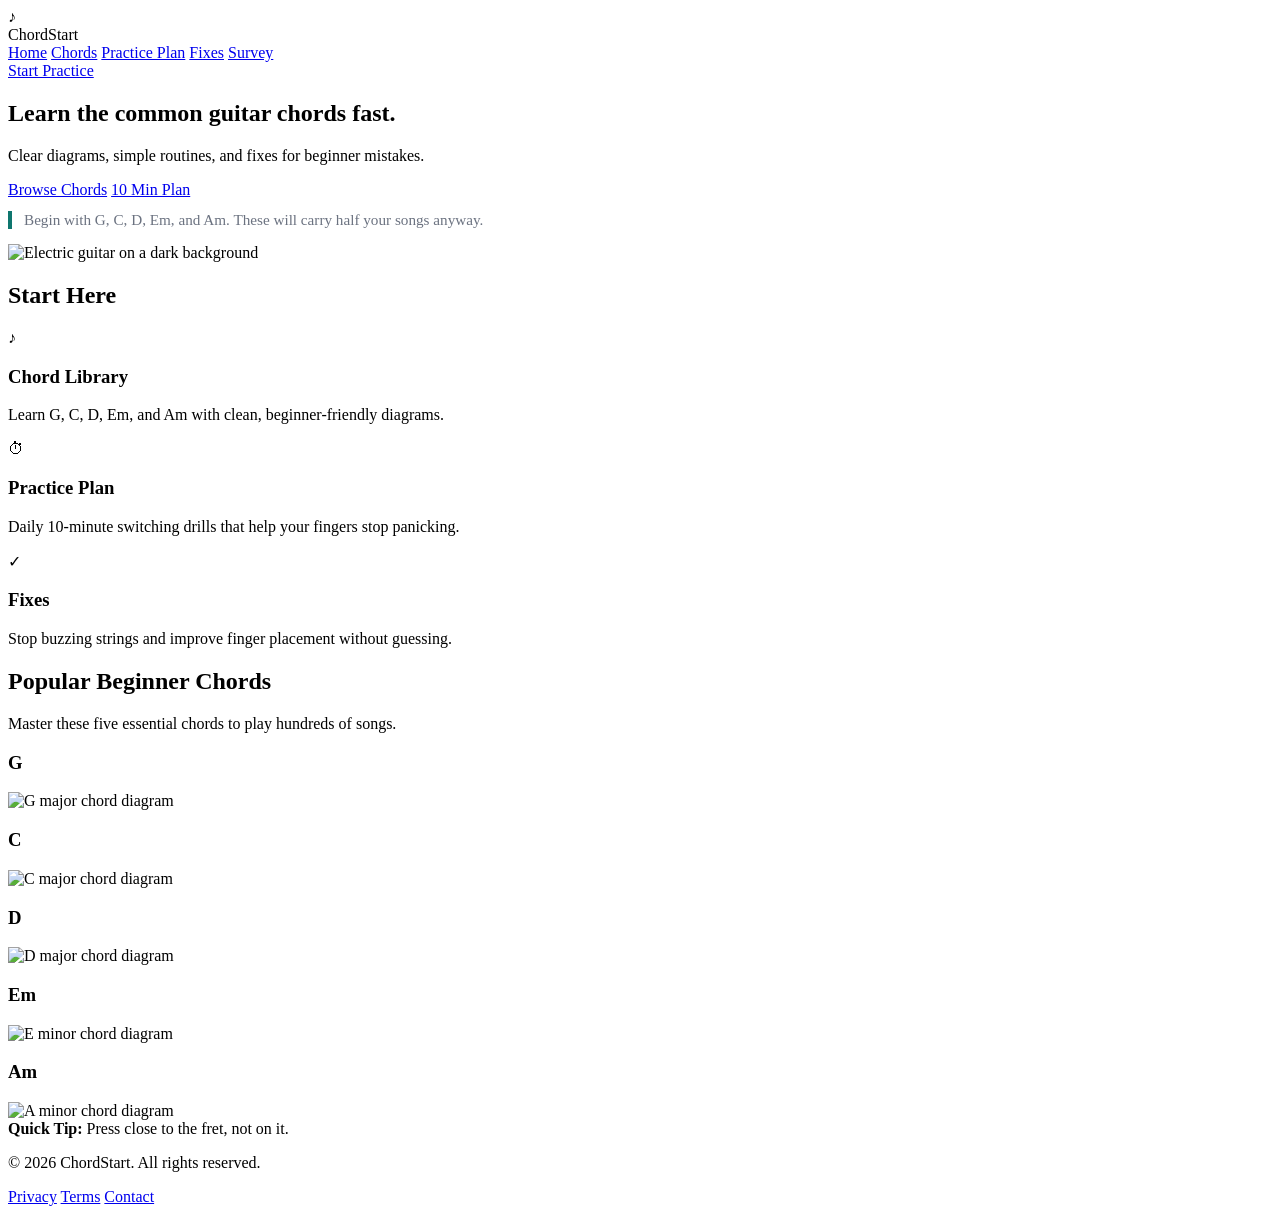
==== index.html @ 928c1fba "Add files via upload" ====
<!DOCTYPE html>
<html lang="en">
<head>
  <meta charset="UTF-8" />
  <meta name="viewport" content="width=device-width, initial-scale=1.0" />
  <title>ChordStart | Home</title>

  <link rel="stylesheet" href="styles.css" />

  <style>
    .hero-note {
      border-left: 4px solid #0f766e;
      padding-left: 12px;
      margin-top: 12px;
      color: #6b7280;
      font-size: 0.95rem;
    }
  </style>
</head>
<body>
  <header class="site-header">
    <div class="brand">
      <div class="brand-icon">♪</div>
      <span>ChordStart</span>
    </div>

    <nav class="main-nav">
      <a href="index.html">Home</a>
      <a href="chords.html">Chords</a>
      <a href="practice.html">Practice Plan</a>
      <a href="fixes.html">Fixes</a>
      <a href="survey.html">Survey</a>
    </nav>

    <a href="#" class="btn btn-primary" style="min-width: 110px; text-align:center;">Start Practice</a>
  </header>

  <main class="container">
    <section class="hero">
      <div class="hero-text">
        <h1>Learn the common guitar chords fast.</h1>
        <p>Clear diagrams, simple routines, and fixes for beginner mistakes.</p>

        <div class="hero-actions">
          <a href="chords.html" class="btn btn-primary">Browse Chords</a>
          <a href="#" class="btn btn-outline">10 Min Plan</a>
        </div>

        <p class="hero-note">Begin with G, C, D, Em, and Am. These will carry half your songs anyway.</p>
      </div>

      <div class="hero-image-card">
        <img src="images/guitar-hero.jpg" alt="Electric guitar on a dark background" />
      </div>
    </section>

    <section class="section-block">
      <h2 class="section-title">Start Here</h2>
      <div class="card-grid three">
        <article class="card">
          <div class="mini-icon">♪</div>
          <h3>Chord Library</h3>
          <p>Learn G, C, D, Em, and Am with clean, beginner-friendly diagrams.</p>
        </article>

        <article class="card">
          <div class="mini-icon">⏱</div>
          <h3>Practice Plan</h3>
          <p>Daily 10-minute switching drills that help your fingers stop panicking.</p>
        </article>

        <article class="card">
          <div class="mini-icon">✓</div>
          <h3>Fixes</h3>
          <p>Stop buzzing strings and improve finger placement without guessing.</p>
        </article>
      </div>
    </section>

    <section class="section-block">
      <h2 class="section-title">Popular Beginner Chords</h2>
      <p class="section-subtitle">Master these five essential chords to play hundreds of songs.</p>

      <div class="card-grid five">
        <article class="chord-card">
          <h3>G</h3>
          <img src="images/chord-g.jpg" alt="G major chord diagram" />
        </article>

        <article class="chord-card">
          <h3>C</h3>
          <img src="images/chord-c.jpg" alt="C major chord diagram" />
        </article>

        <article class="chord-card">
          <h3>D</h3>
          <img src="images/chord-d.jpg" alt="D major chord diagram" />
        </article>

        <article class="chord-card">
          <h3>Em</h3>
          <img src="images/chord-em.jpg" alt="E minor chord diagram" />
        </article>

        <article class="chord-card">
          <h3>Am</h3>
          <img src="images/chord-am.jpg" alt="A minor chord diagram" />
        </article>
      </div>
    </section>

    <section class="tip-banner">
      <strong>Quick Tip:</strong> Press close to the fret, not on it.
    </section>
  </main>

  <footer class="site-footer">
    <p>© 2026 ChordStart. All rights reserved.</p>
    <div class="footer-links">
      <a href="#">Privacy</a>
      <a href="#">Terms</a>
      <a href="#">Contact</a>
    </div>
  </footer>
</body>
</html>
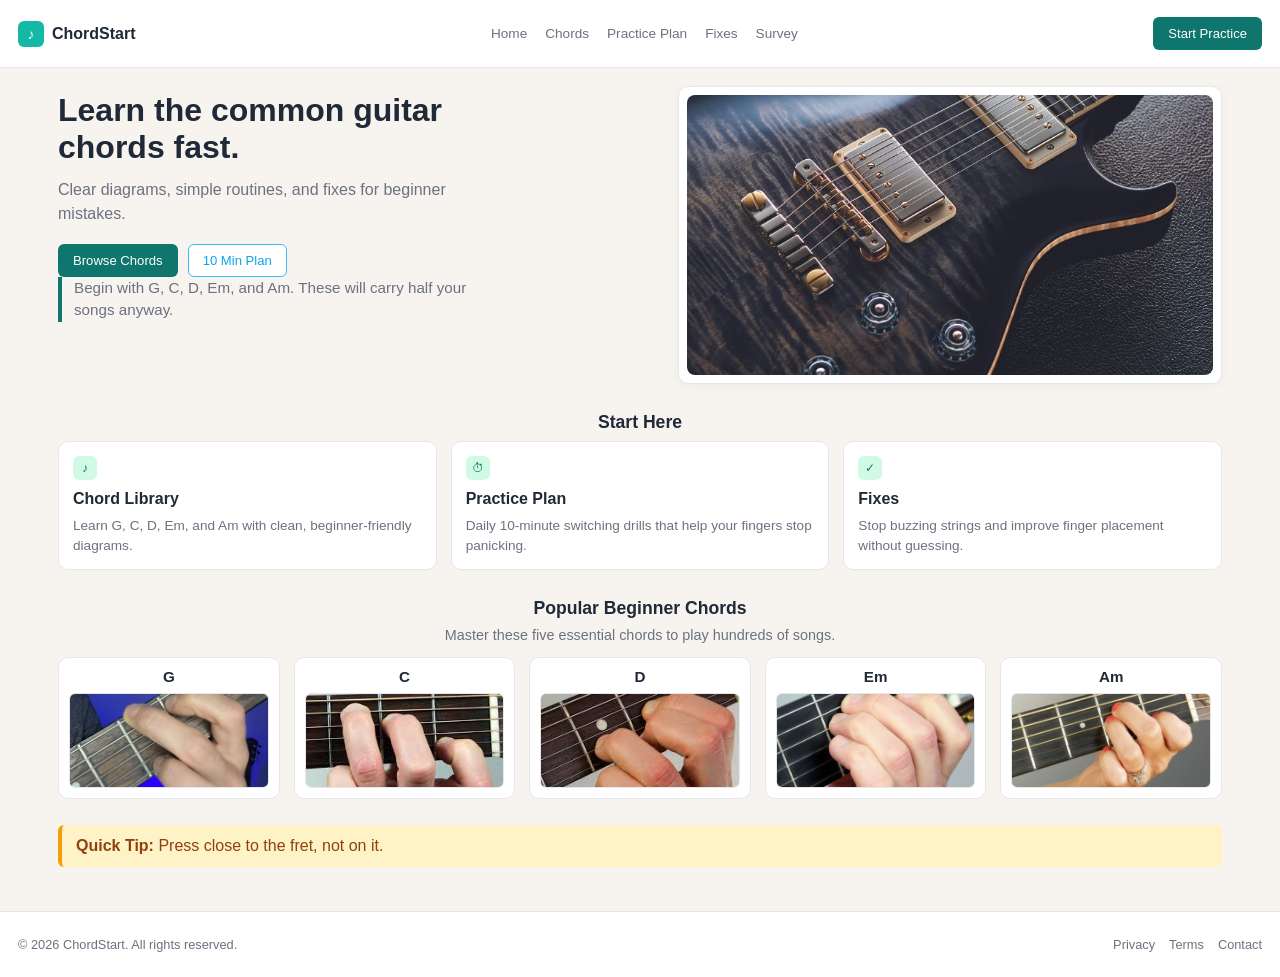
==== commit 9a094ba0: "Update index.html" ====
--- a/index.html
+++ b/index.html
@@ -4,7 +4,6 @@
   <meta charset="UTF-8" />
   <meta name="viewport" content="width=device-width, initial-scale=1.0" />
   <title>ChordStart | Home</title>
-
   <link rel="stylesheet" href="styles.css" />
 
   <style>
@@ -32,7 +31,7 @@
       <a href="survey.html">Survey</a>
     </nav>
 
-    <a href="#" class="btn btn-primary" style="min-width: 110px; text-align:center;">Start Practice</a>
+    <a href="#" class="btn btn-primary header-cta">Start Practice</a>
   </header>
 
   <main class="container">
@@ -123,4 +122,4 @@
     </div>
   </footer>
 </body>
-</html>+</html>
--- a/styles.css
+++ b/styles.css
@@ -0,0 +1,588 @@
+:root {
+  --bg: #f7f3ee;
+  --surface: #ffffff;
+  --text: #1f2937;
+  --muted: #6b7280;
+  --border: #e5e7eb;
+  --teal: #0f766e;
+  --teal-dark: #115e59;
+  --amber-bg: #fef3c7;
+  --amber-border: #f59e0b;
+}
+
+* {
+  box-sizing: border-box;
+}
+
+body {
+  margin: 0;
+  font-family: Arial, Helvetica, sans-serif;
+  background: var(--bg);
+  color: var(--text);
+}
+
+img {
+  max-width: 100%;
+  display: block;
+}
+
+a {
+  color: inherit;
+  text-decoration: none;
+}
+
+.site-header {
+  height: 68px;
+  display: flex;
+  align-items: center;
+  justify-content: space-between;
+  padding: 0 18px;
+  border-bottom: 1px solid var(--border);
+  background: #fff;
+}
+
+.brand {
+  display: flex;
+  align-items: center;
+  gap: 8px;
+  font-weight: 700;
+}
+
+.brand-icon {
+  width: 26px;
+  height: 26px;
+  border-radius: 6px;
+  background: #14b8a6;
+  color: white;
+  display: grid;
+  place-items: center;
+  font-size: 14px;
+}
+
+.main-nav {
+  display: flex;
+  gap: 18px;
+  font-size: 0.85rem;
+  color: var(--muted);
+}
+
+.main-nav a:hover {
+  color: var(--text);
+}
+
+.btn {
+  display: inline-block;
+  padding: 8px 14px;
+  border-radius: 6px;
+  font-size: 0.82rem;
+  border: 1px solid transparent;
+}
+
+.btn-primary {
+  background: var(--teal);
+  color: #fff;
+}
+
+.btn-primary:hover {
+  background: var(--teal-dark);
+}
+
+.btn-outline {
+  border-color: #38bdf8;
+  color: #0ea5e9;
+  background: #fff;
+}
+
+.container {
+  max-width: 1200px;
+  margin: 0 auto;
+  padding: 18px;
+}
+
+.hero {
+  display: grid;
+  grid-template-columns: 1.1fr 1fr;
+  gap: 22px;
+  align-items: start;
+}
+
+.hero-text h1 {
+  margin: 6px 0 12px;
+  font-size: 2rem;
+  line-height: 1.15;
+  max-width: 420px;
+}
+
+.hero-text p {
+  margin: 0;
+  color: var(--muted);
+  line-height: 1.5;
+  max-width: 420px;
+}
+
+.hero-actions {
+  margin-top: 18px;
+  display: flex;
+  gap: 10px;
+}
+
+.hero-image-card {
+  background: var(--surface);
+  border: 1px solid var(--border);
+  border-radius: 10px;
+  padding: 8px;
+  box-shadow: 0 2px 10px rgba(0,0,0,0.04);
+}
+
+.hero-image-card img {
+  width: 100%;
+  height: 280px;
+  object-fit: cover;
+  border-radius: 8px;
+}
+
+.section-block {
+  margin-top: 28px;
+}
+
+.section-title {
+  margin: 0 0 8px;
+  text-align: center;
+  font-size: 1.1rem;
+}
+
+.section-subtitle {
+  margin: 0 0 14px;
+  text-align: center;
+  color: var(--muted);
+  font-size: 0.9rem;
+}
+
+.card-grid {
+  display: grid;
+  gap: 14px;
+}
+
+.card-grid.three {
+  grid-template-columns: repeat(3, 1fr);
+}
+
+.card-grid.five {
+  grid-template-columns: repeat(5, 1fr);
+}
+
+.card {
+  background: var(--surface);
+  border: 1px solid var(--border);
+  border-radius: 10px;
+  padding: 14px;
+  min-height: 120px;
+}
+
+.card h3 {
+  margin: 10px 0 8px;
+  font-size: 1rem;
+}
+
+.card p {
+  margin: 0;
+  color: var(--muted);
+  font-size: 0.85rem;
+  line-height: 1.45;
+}
+
+.mini-icon {
+  width: 24px;
+  height: 24px;
+  border-radius: 6px;
+  background: #d1fae5;
+  color: var(--teal);
+  display: grid;
+  place-items: center;
+  font-size: 12px;
+}
+
+.chord-card {
+  background: var(--surface);
+  border: 1px solid var(--border);
+  border-radius: 10px;
+  padding: 10px;
+  text-align: center;
+}
+
+.chord-card h3 {
+  margin: 0 0 8px;
+  font-size: 0.95rem;
+}
+
+.chord-card img {
+  width: 100%;
+  height: 95px;
+  object-fit: cover;
+  border-radius: 6px;
+  border: 1px solid var(--border);
+}
+
+.tip-banner {
+  margin-top: 26px;
+  border-left: 4px solid var(--amber-border);
+  background: var(--amber-bg);
+  color: #92400e;
+  padding: 12px 14px;
+  border-radius: 6px;
+}
+
+.site-footer {
+  margin-top: 26px;
+  border-top: 1px solid var(--border);
+  background: #fff;
+  padding: 12px 18px;
+  display: flex;
+  justify-content: space-between;
+  align-items: center;
+  color: var(--muted);
+  font-size: 0.8rem;
+}
+
+.footer-links {
+  display: flex;
+  gap: 14px;
+}
+
+.footer-links a:hover {
+  color: var(--text);
+}
+
+/* Chord Library page extras */
+.chip {
+  display: inline-block;
+  background: #d1fae5;
+  color: #0f766e;
+  border: 1px solid #99f6e4;
+  padding: 4px 10px;
+  border-radius: 999px;
+  font-size: 0.78rem;
+  font-weight: 600;
+}
+
+.chord-detail-card {
+  background: #fff;
+  border: 1px solid #e5e7eb;
+  border-radius: 10px;
+  padding: 10px;
+}
+
+.chord-detail-card .card-top {
+  display: flex;
+  align-items: center;
+  justify-content: space-between;
+  gap: 8px;
+}
+
+.chord-detail-card h3 {
+  margin: 0;
+  font-size: 1rem;
+}
+
+.difficulty-tag {
+  background: #d1fae5;
+  color: #0f766e;
+  padding: 3px 8px;
+  border-radius: 999px;
+  font-size: 0.72rem;
+  font-weight: 600;
+}
+
+.mini-link {
+  display: inline-block;
+  margin: 6px 0 8px;
+  color: #14b8a6;
+  font-size: 0.78rem;
+}
+
+.mini-link.bottom {
+  margin-top: 8px;
+}
+
+.chord-detail-card img {
+  width: 100%;
+  height: 120px;
+  object-fit: cover;
+  border-radius: 6px;
+  border: 1px solid #e5e7eb;
+}
+
+.notes-box {
+  margin-top: 18px;
+  background: #fff;
+  border: 1px solid #e5e7eb;
+  border-radius: 10px;
+  padding: 14px;
+}
+
+.notes-box h2 {
+  margin: 0 0 8px;
+  font-size: 1rem;
+}
+
+.notes-box ul {
+  margin: 0;
+  padding-left: 18px;
+  color: #6b7280;
+  line-height: 1.5;
+  font-size: 0.9rem;
+}
+
+@media (max-width: 900px) {
+  .hero {
+    grid-template-columns: 1fr;
+  }
+
+  .card-grid.three {
+    grid-template-columns: 1fr;
+  }
+
+  .card-grid.five {
+    grid-template-columns: repeat(2, 1fr);
+  }
+
+  .main-nav {
+    display: none;
+  }
+}
+
+.page-head h1 {
+  margin: 10px 0 6px;
+  font-size: 1.9rem;
+}
+.page-head p {
+  margin: 0;
+  color: var(--muted);
+}
+
+.two-col {
+  margin-top: 16px;
+  display: grid;
+  grid-template-columns: 1fr 1fr;
+  gap: 14px;
+}
+
+.panel {
+  background: #fff;
+  border: 1px solid var(--border);
+  border-radius: 12px;
+  padding: 14px;
+}
+
+.panel h2 {
+  margin: 0 0 10px;
+  font-size: 1rem;
+}
+
+.step-list {
+  margin: 0;
+  padding-left: 0;
+  list-style: none;
+  display: grid;
+  gap: 10px;
+}
+
+.step-list li {
+  display: grid;
+  grid-template-columns: 26px 1fr;
+  gap: 10px;
+  align-items: center;
+}
+
+.step-dot {
+  width: 22px;
+  height: 22px;
+  border-radius: 999px;
+  background: #d1fae5;
+  color: var(--teal);
+  display: grid;
+  place-items: center;
+  font-size: 0.8rem;
+  font-weight: 700;
+}
+
+.step-time {
+  float: right;
+  color: var(--muted);
+  font-size: 0.85rem;
+  margin-left: 10px;
+}
+
+.drill-list {
+  margin: 0;
+  padding-left: 18px;
+  color: var(--muted);
+  line-height: 1.7;
+  font-size: 0.92rem;
+}
+
+.timer-box {
+  margin-top: 12px;
+  border: 1px solid var(--border);
+  border-radius: 10px;
+  padding: 12px;
+  background: #fafafa;
+}
+
+.timer-title {
+  font-size: 0.85rem;
+  color: var(--muted);
+  margin-bottom: 8px;
+}
+
+.timer-row {
+  display: flex;
+  align-items: center;
+  justify-content: space-between;
+}
+
+.btn-sm {
+  padding: 6px 10px;
+  font-size: 0.78rem;
+}
+
+.banner {
+  margin-top: 14px;
+  border-radius: 10px;
+  padding: 12px 14px;
+  border: 1px solid var(--border);
+  display: flex;
+  gap: 10px;
+  align-items: center;
+}
+
+.banner-warm {
+  background: #fef3c7;
+  border-left: 4px solid #f59e0b;
+  color: #92400e;
+}
+
+.tip-card {
+  margin-top: 12px;
+  border: 1px solid #99f6e4;
+  background: #ecfeff;
+  color: #115e59;
+  border-radius: 10px;
+  padding: 12px 14px;
+  display: flex;
+  gap: 10px;
+  align-items: center;
+}
+
+.accordion-card {
+  background: #fff;
+  border: 1px solid var(--border);
+  border-radius: 12px;
+  padding: 14px;
+  margin-top: 14px;
+}
+
+.acc-head {
+  display: flex;
+  align-items: center;
+  gap: 10px;
+}
+
+.acc-icon {
+  width: 22px;
+  height: 22px;
+  border-radius: 999px;
+  border: 2px solid #a7f3d0;
+  display: grid;
+  place-items: center;
+  color: var(--teal);
+  font-size: 0.9rem;
+}
+
+.accordion-card h2 {
+  margin: 0;
+  font-size: 1rem;
+}
+
+.acc-grid {
+  margin-top: 10px;
+  display: grid;
+  grid-template-columns: 1fr 1fr;
+  gap: 14px;
+}
+
+.acc-grid h3 {
+  margin: 0 0 6px;
+  font-size: 0.9rem;
+}
+
+.acc-grid p {
+  margin: 0;
+  color: var(--muted);
+  line-height: 1.5;
+  font-size: 0.92rem;
+}
+
+.form-card {
+  background: #fff;
+  border: 1px solid var(--border);
+  border-radius: 12px;
+  padding: 16px;
+  display: grid;
+  gap: 14px;
+}
+
+.form-card label {
+  display: grid;
+  gap: 6px;
+  font-weight: 600;
+  color: #334155;
+  font-size: 0.92rem;
+}
+
+.form-card input,
+.form-card textarea {
+  width: 100%;
+  border: 1px solid #cbd5e1;
+  border-radius: 10px;
+  padding: 12px;
+  font-size: 1rem;
+  background: #fff;
+  font-weight: 400;
+}
+
+.form-card textarea {
+  min-height: 110px;
+  resize: vertical;
+}
+
+.check-fieldset {
+  border: 1px solid #e5e7eb;
+  border-radius: 10px;
+  padding: 12px;
+}
+
+.check-fieldset legend {
+  font-weight: 700;
+  color: #334155;
+  font-size: 0.92rem;
+}
+
+.check-row {
+  display: flex;
+  gap: 10px;
+  align-items: center;
+  margin-top: 8px;
+  font-weight: 500;
+  color: var(--muted);
+}
+
+.btn-wide {
+  width: 100%;
+}
+
+/* responsive */
+@media (max-width: 900px) {
+  .two-col { grid-template-columns: 1fr; }
+  .acc-grid { grid-template-columns: 1fr; }
+}
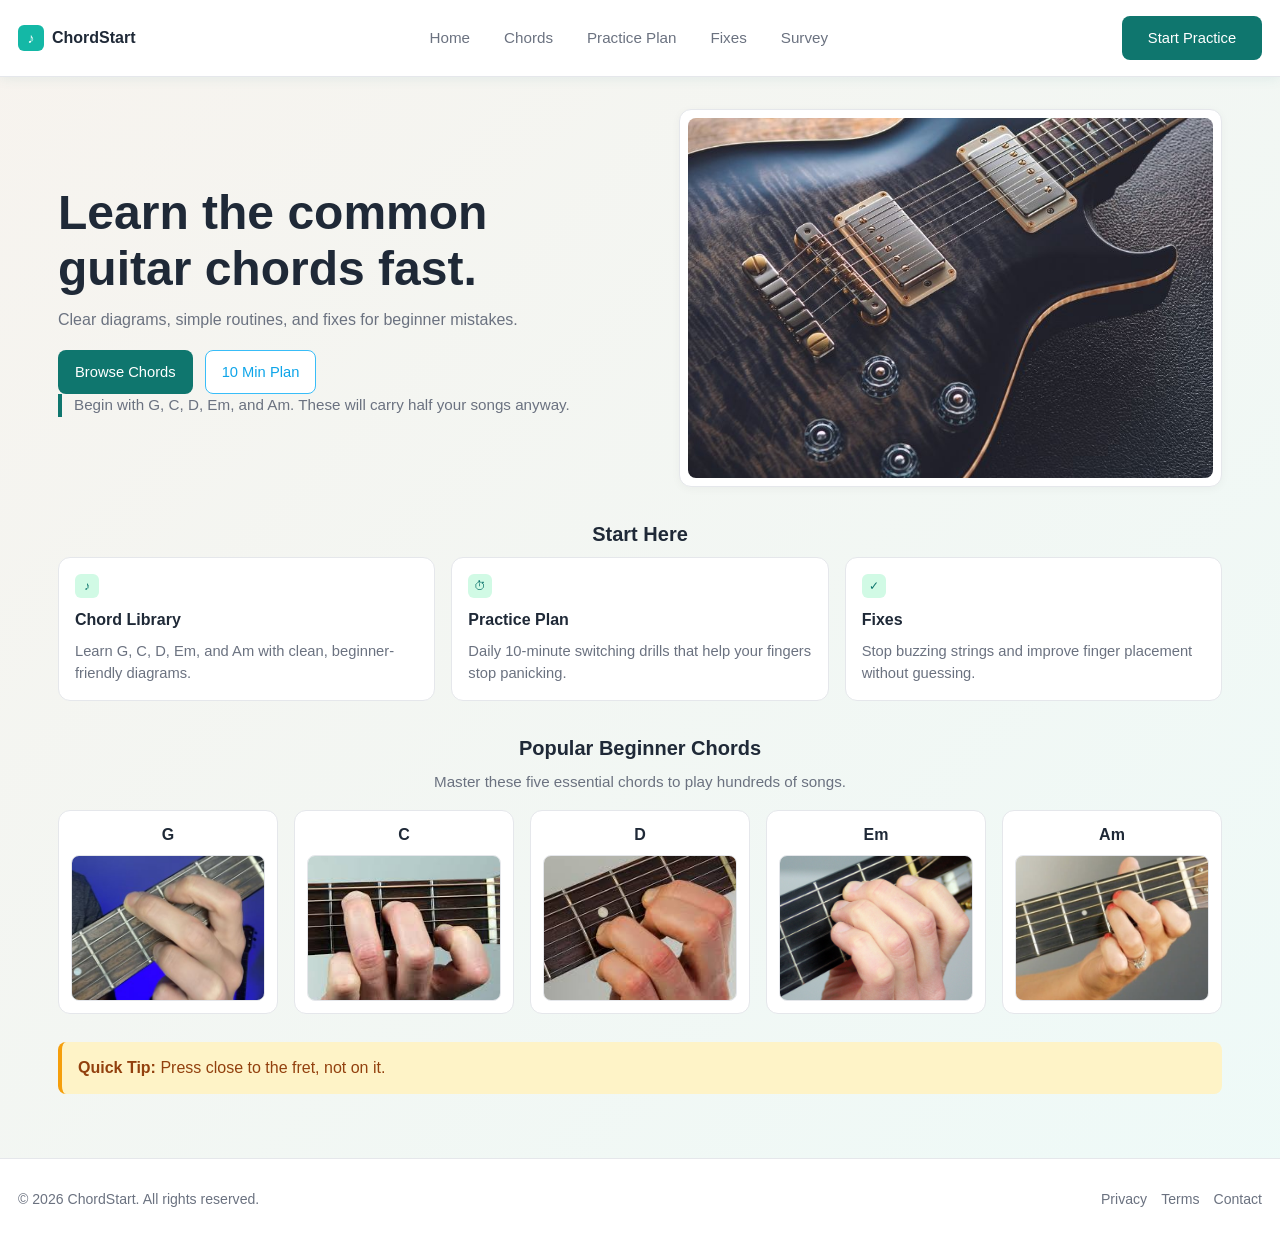
==== commit 119cd16d: "Update index.html" ====
--- a/index.html
+++ b/index.html
@@ -116,9 +116,9 @@
   <footer class="site-footer">
     <p>© 2026 ChordStart. All rights reserved.</p>
     <div class="footer-links">
-      <a href="#">Privacy</a>
-      <a href="#">Terms</a>
-      <a href="#">Contact</a>
+      <a href="practice.html">Privacy</a>
+      <a href="practice.html">Terms</a>
+      <a href="practice.html">Contact</a>
     </div>
   </footer>
 </body>
--- a/styles.css
+++ b/styles.css
@@ -10,8 +10,14 @@
   --amber-border: #f59e0b;
 }
 
-* {
+*,
+*::before,
+*::after {
   box-sizing: border-box;
+}
+
+html {
+  overflow-x: hidden;
 }
 
 body {
@@ -19,10 +25,13 @@
   font-family: Arial, Helvetica, sans-serif;
   background: var(--bg);
   color: var(--text);
+  line-height: 1.5;
+  overflow-x: hidden;
 }
 
 img {
   max-width: 100%;
+  height: auto;
   display: block;
 }
 
@@ -32,13 +41,14 @@
 }
 
 .site-header {
-  height: 68px;
   display: flex;
   align-items: center;
   justify-content: space-between;
-  padding: 0 18px;
+  gap: 16px;
+  padding: 16px 18px;
   border-bottom: 1px solid var(--border);
   background: #fff;
+  flex-wrap: wrap;
 }
 
 .brand {
@@ -46,6 +56,7 @@
   align-items: center;
   gap: 8px;
   font-weight: 700;
+  flex-shrink: 0;
 }
 
 .brand-icon {
@@ -61,21 +72,34 @@
 
 .main-nav {
   display: flex;
-  gap: 18px;
-  font-size: 0.85rem;
-  color: var(--muted);
-}
-
-.main-nav a:hover {
+  gap: 10px;
+  font-size: 0.95rem;
+  color: var(--muted);
+  flex-wrap: wrap;
+  justify-content: center;
+  flex: 1 1 400px;
+}
+
+.main-nav a {
+  padding: 10px 12px;
+  border-radius: 8px;
+  transition: background-color 0.2s ease, color 0.2s ease;
+}
+
+.main-nav a:hover,
+.main-nav a:focus {
   color: var(--text);
+  background: #f3f4f6;
 }
 
 .btn {
   display: inline-block;
-  padding: 8px 14px;
-  border-radius: 6px;
-  font-size: 0.82rem;
+  padding: 10px 16px;
+  border-radius: 8px;
+  font-size: 0.92rem;
   border: 1px solid transparent;
+  text-align: center;
+  transition: background-color 0.2s ease, color 0.2s ease, border-color 0.2s ease;
 }
 
 .btn-primary {
@@ -83,7 +107,8 @@
   color: #fff;
 }
 
-.btn-primary:hover {
+.btn-primary:hover,
+.btn-primary:focus {
   background: var(--teal-dark);
 }
 
@@ -93,89 +118,99 @@
   background: #fff;
 }
 
+.btn-outline:hover,
+.btn-outline:focus {
+  background: #f0f9ff;
+}
+
+.header-cta {
+  min-width: 140px;
+}
+
 .container {
-  max-width: 1200px;
+  width: min(1200px, 100%);
   margin: 0 auto;
-  padding: 18px;
+  padding: 20px 18px 32px;
 }
 
 .hero {
   display: grid;
   grid-template-columns: 1.1fr 1fr;
-  gap: 22px;
-  align-items: start;
+  gap: 24px;
+  align-items: center;
 }
 
 .hero-text h1 {
   margin: 6px 0 12px;
-  font-size: 2rem;
+  font-size: clamp(1.9rem, 4vw, 3rem);
   line-height: 1.15;
-  max-width: 420px;
+  max-width: 560px;
 }
 
 .hero-text p {
   margin: 0;
   color: var(--muted);
-  line-height: 1.5;
-  max-width: 420px;
+  max-width: 520px;
 }
 
 .hero-actions {
   margin-top: 18px;
   display: flex;
-  gap: 10px;
+  gap: 12px;
+  flex-wrap: wrap;
 }
 
 .hero-image-card {
   background: var(--surface);
   border: 1px solid var(--border);
-  border-radius: 10px;
+  border-radius: 12px;
   padding: 8px;
-  box-shadow: 0 2px 10px rgba(0,0,0,0.04);
+  box-shadow: 0 2px 10px rgba(0, 0, 0, 0.04);
 }
 
 .hero-image-card img {
   width: 100%;
-  height: 280px;
+  min-height: 220px;
+  max-height: 360px;
   object-fit: cover;
   border-radius: 8px;
 }
 
 .section-block {
-  margin-top: 28px;
+  margin-top: 32px;
 }
 
 .section-title {
   margin: 0 0 8px;
   text-align: center;
-  font-size: 1.1rem;
+  font-size: 1.25rem;
 }
 
 .section-subtitle {
-  margin: 0 0 14px;
+  margin: 0 0 16px;
   text-align: center;
   color: var(--muted);
-  font-size: 0.9rem;
+  font-size: 0.95rem;
 }
 
 .card-grid {
   display: grid;
-  gap: 14px;
+  gap: 16px;
 }
 
 .card-grid.three {
-  grid-template-columns: repeat(3, 1fr);
+  grid-template-columns: repeat(3, minmax(0, 1fr));
 }
 
 .card-grid.five {
-  grid-template-columns: repeat(5, 1fr);
+  grid-template-columns: repeat(5, minmax(0, 1fr));
 }
 
 .card {
   background: var(--surface);
   border: 1px solid var(--border);
-  border-radius: 10px;
-  padding: 14px;
+  border-radius: 12px;
+  padding: 16px;
   min-height: 120px;
 }
 
@@ -187,8 +222,8 @@
 .card p {
   margin: 0;
   color: var(--muted);
-  font-size: 0.85rem;
-  line-height: 1.45;
+  font-size: 0.92rem;
+  line-height: 1.5;
 }
 
 .mini-icon {
@@ -205,71 +240,87 @@
 .chord-card {
   background: var(--surface);
   border: 1px solid var(--border);
-  border-radius: 10px;
-  padding: 10px;
+  border-radius: 12px;
+  padding: 12px;
   text-align: center;
 }
 
 .chord-card h3 {
   margin: 0 0 8px;
-  font-size: 0.95rem;
+  font-size: 1rem;
 }
 
 .chord-card img {
   width: 100%;
-  height: 95px;
+  aspect-ratio: 4 / 3;
   object-fit: cover;
-  border-radius: 6px;
+  border-radius: 8px;
   border: 1px solid var(--border);
 }
 
 .tip-banner {
-  margin-top: 26px;
+  margin-top: 28px;
   border-left: 4px solid var(--amber-border);
   background: var(--amber-bg);
   color: #92400e;
-  padding: 12px 14px;
-  border-radius: 6px;
+  padding: 14px 16px;
+  border-radius: 8px;
 }
 
 .site-footer {
-  margin-top: 26px;
+  margin-top: 32px;
   border-top: 1px solid var(--border);
   background: #fff;
-  padding: 12px 18px;
+  padding: 16px 18px;
   display: flex;
   justify-content: space-between;
   align-items: center;
-  color: var(--muted);
-  font-size: 0.8rem;
+  gap: 12px;
+  flex-wrap: wrap;
+  color: var(--muted);
+  font-size: 0.88rem;
 }
 
 .footer-links {
   display: flex;
   gap: 14px;
-}
-
-.footer-links a:hover {
+  flex-wrap: wrap;
+}
+
+.footer-links a:hover,
+.footer-links a:focus {
   color: var(--text);
 }
 
 /* Chord Library page extras */
+.page-intro h1 {
+  margin: 0;
+  font-size: clamp(1.75rem, 4vw, 2.4rem);
+}
+
+.chip-row {
+  display: flex;
+  gap: 8px;
+  margin-top: 12px;
+  flex-wrap: wrap;
+}
+
 .chip {
   display: inline-block;
   background: #d1fae5;
   color: #0f766e;
   border: 1px solid #99f6e4;
-  padding: 4px 10px;
+  padding: 5px 10px;
   border-radius: 999px;
-  font-size: 0.78rem;
+  font-size: 0.8rem;
   font-weight: 600;
 }
 
 .chord-detail-card {
   background: #fff;
   border: 1px solid #e5e7eb;
-  border-radius: 10px;
-  padding: 10px;
+  border-radius: 12px;
+  padding: 12px;
 }
 
 .chord-detail-card .card-top {
@@ -277,6 +328,7 @@
   align-items: center;
   justify-content: space-between;
   gap: 8px;
+  flex-wrap: wrap;
 }
 
 .chord-detail-card h3 {
@@ -287,41 +339,41 @@
 .difficulty-tag {
   background: #d1fae5;
   color: #0f766e;
-  padding: 3px 8px;
+  padding: 4px 8px;
   border-radius: 999px;
-  font-size: 0.72rem;
+  font-size: 0.74rem;
   font-weight: 600;
 }
 
 .mini-link {
   display: inline-block;
-  margin: 6px 0 8px;
+  margin: 8px 0 10px;
   color: #14b8a6;
-  font-size: 0.78rem;
+  font-size: 0.82rem;
 }
 
 .mini-link.bottom {
-  margin-top: 8px;
+  margin-top: 10px;
 }
 
 .chord-detail-card img {
   width: 100%;
-  height: 120px;
+  aspect-ratio: 4 / 3;
   object-fit: cover;
-  border-radius: 6px;
+  border-radius: 8px;
   border: 1px solid #e5e7eb;
 }
 
 .notes-box {
-  margin-top: 18px;
+  margin-top: 20px;
   background: #fff;
   border: 1px solid #e5e7eb;
-  border-radius: 10px;
-  padding: 14px;
+  border-radius: 12px;
+  padding: 16px;
 }
 
 .notes-box h2 {
-  margin: 0 0 8px;
+  margin: 0 0 10px;
   font-size: 1rem;
 }
 
@@ -329,32 +381,16 @@
   margin: 0;
   padding-left: 18px;
   color: #6b7280;
-  line-height: 1.5;
-  font-size: 0.9rem;
-}
-
-@media (max-width: 900px) {
-  .hero {
-    grid-template-columns: 1fr;
-  }
-
-  .card-grid.three {
-    grid-template-columns: 1fr;
-  }
-
-  .card-grid.five {
-    grid-template-columns: repeat(2, 1fr);
-  }
-
-  .main-nav {
-    display: none;
-  }
-}
-
+  line-height: 1.6;
+  font-size: 0.95rem;
+}
+
+/* Extra page styles kept from original file */
 .page-head h1 {
   margin: 10px 0 6px;
   font-size: 1.9rem;
 }
+
 .page-head p {
   margin: 0;
   color: var(--muted);
@@ -581,8 +617,194 @@
   width: 100%;
 }
 
-/* responsive */
+/* Tablet */
 @media (max-width: 900px) {
-  .two-col { grid-template-columns: 1fr; }
-  .acc-grid { grid-template-columns: 1fr; }
-}+  .hero {
+    grid-template-columns: 1fr;
+  }
+
+  .card-grid.three {
+    grid-template-columns: 1fr;
+  }
+
+  .card-grid.five {
+    grid-template-columns: repeat(2, minmax(0, 1fr));
+  }
+
+  .two-col {
+    grid-template-columns: 1fr;
+  }
+
+  .acc-grid {
+    grid-template-columns: 1fr;
+  }
+
+  .site-header {
+    align-items: flex-start;
+  }
+
+  .main-nav {
+    order: 3;
+    width: 100%;
+    justify-content: flex-start;
+  }
+}
+
+/* Mobile */
+@media (max-width: 600px) {
+  .container {
+    padding: 16px 14px 28px;
+  }
+
+  .site-header {
+    padding: 14px;
+  }
+
+  .main-nav {
+    flex-direction: column;
+    gap: 6px;
+  }
+
+  .main-nav a {
+    width: 100%;
+    padding: 12px 14px;
+    background: #f9fafb;
+    border: 1px solid var(--border);
+  }
+
+  .header-cta {
+    width: 100%;
+  }
+
+  .hero-actions {
+    flex-direction: column;
+  }
+
+  .hero-actions .btn {
+    width: 100%;
+  }
+
+  .card-grid.five,
+  .card-grid.three {
+    grid-template-columns: 1fr;
+  }
+
+  .card,
+  .chord-card,
+  .chord-detail-card,
+  .notes-box {
+    padding: 14px;
+  }
+
+  .section-title,
+  .section-subtitle {
+    text-align: left;
+  }
+
+  .site-footer {
+    flex-direction: column;
+    align-items: flex-start;
+  }
+
+  .footer-links {
+    flex-direction: column;
+    gap: 8px;
+  }
+}
+
+/* Survey-based improvements */
+body {
+  background: linear-gradient(135deg, #f7f3ee 0%, #eefaf8 100%);
+}
+
+.container {
+  padding-top: 32px;
+}
+
+.site-header {
+  position: sticky;
+  top: 0;
+  z-index: 10;
+  box-shadow: 0 2px 12px rgba(15, 118, 110, 0.08);
+}
+
+.main-nav a,
+.btn,
+.card,
+.chord-card,
+.chord-detail-card,
+.panel,
+.accordion-card,
+.notes-box {
+  transition: transform 0.2s ease, box-shadow 0.2s ease, background-color 0.2s ease;
+}
+
+.main-nav a:hover,
+.main-nav a:focus {
+  transform: translateY(-2px);
+}
+
+.btn:hover,
+.btn:focus {
+  transform: translateY(-2px);
+  box-shadow: 0 8px 18px rgba(15, 118, 110, 0.22);
+}
+
+.card:hover,
+.chord-card:hover,
+.chord-detail-card:hover,
+.panel:hover,
+.accordion-card:hover {
+  transform: translateY(-5px);
+  box-shadow: 0 12px 24px rgba(15, 118, 110, 0.12);
+}
+
+.chord-detail-card {
+  overflow: hidden;
+}
+
+.chord-detail-card img,
+.chord-card img,
+.hero-image-card img {
+  transition: transform 0.25s ease, filter 0.25s ease;
+}
+
+.chord-detail-card:hover img,
+.chord-card:hover img,
+.hero-image-card:hover img {
+  transform: scale(1.03);
+  filter: brightness(1.04);
+}
+
+.chord-note {
+  margin: 10px 0 0;
+  color: var(--muted);
+  font-size: 0.9rem;
+  line-height: 1.5;
+}
+
+.page-intro,
+.page-head {
+  background: rgba(255, 255, 255, 0.75);
+  border: 1px solid var(--border);
+  border-radius: 14px;
+  padding: 20px;
+  box-shadow: 0 6px 20px rgba(15, 118, 110, 0.06);
+}
+
+.notes-box {
+  margin-top: 24px;
+}
+
+.notes-box strong {
+  color: var(--teal-dark);
+}
+
+.mini-link {
+  font-weight: 700;
+}
+
+.mini-link:hover,
+.mini-link:focus {
+  text-decoration: underline;
+}
